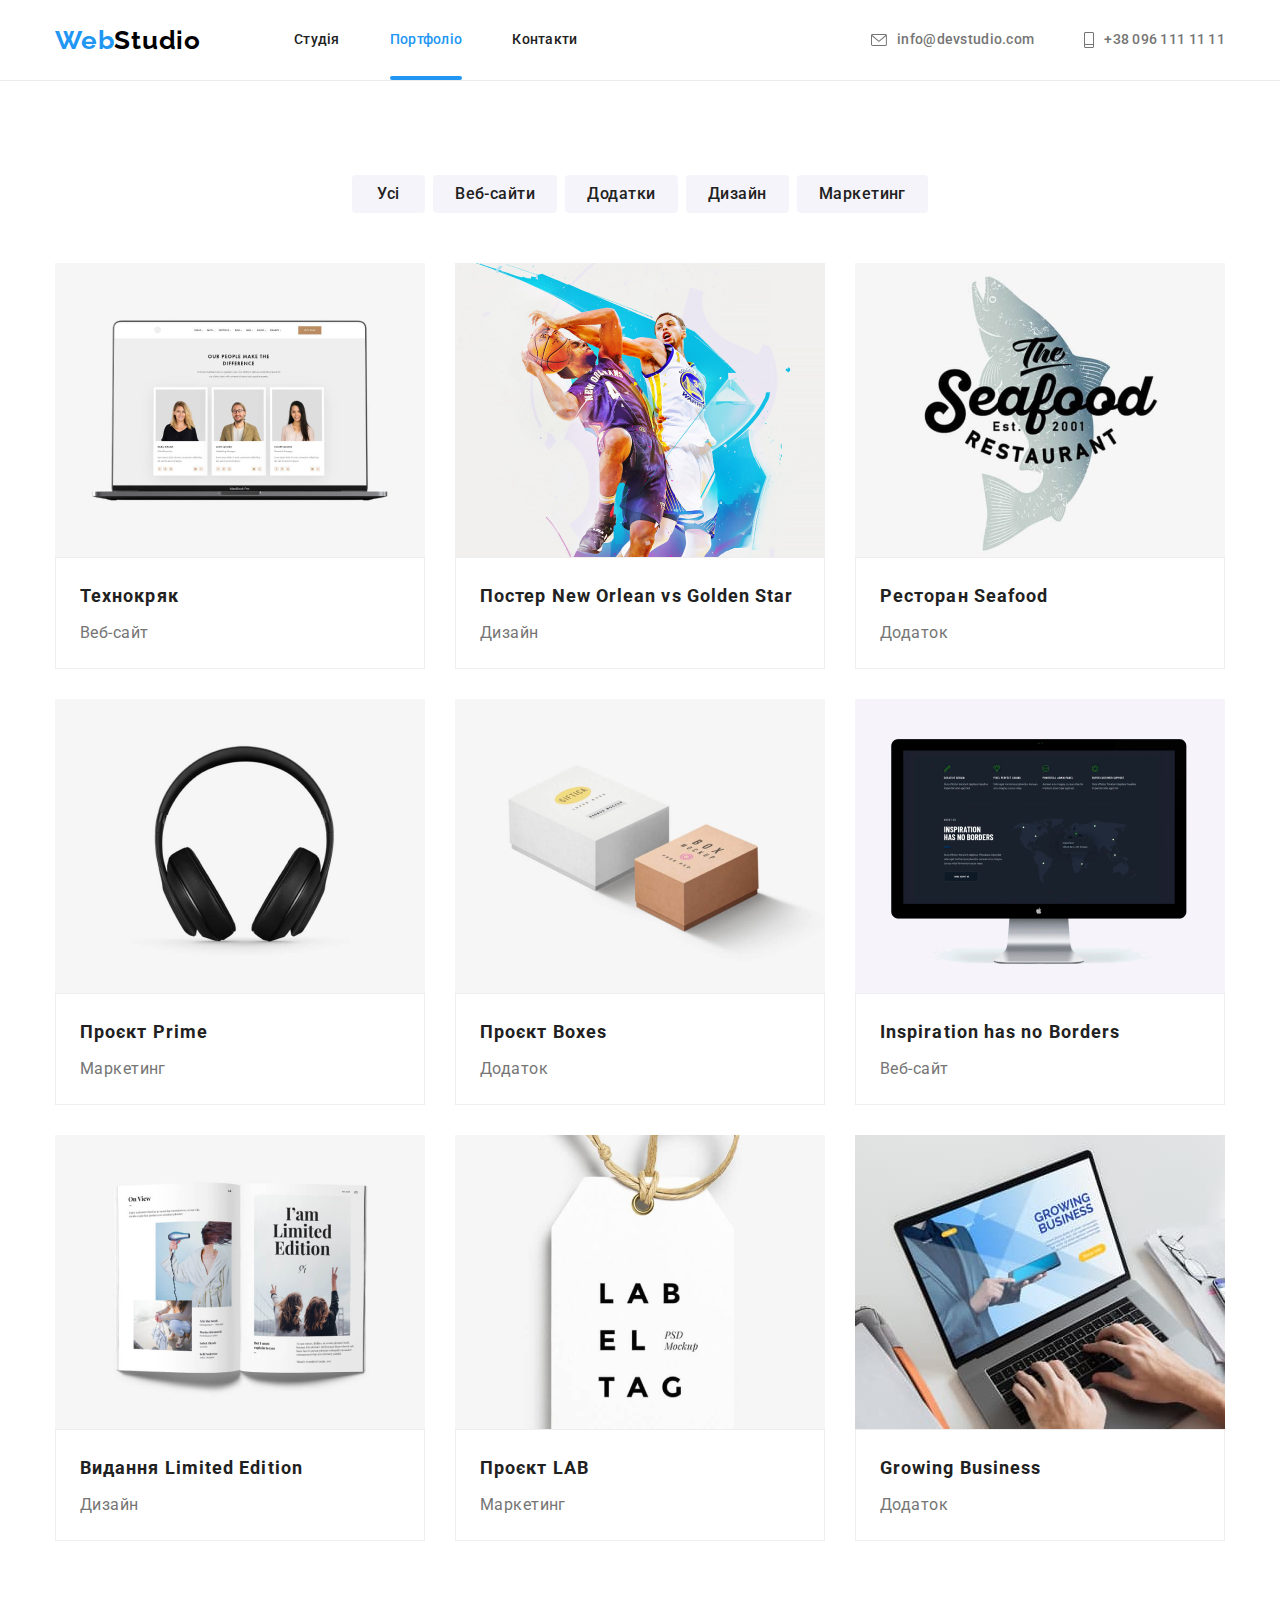
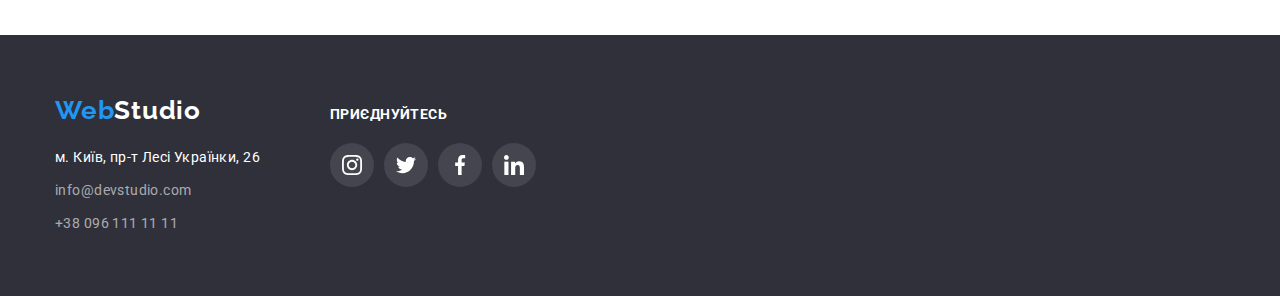
==== portfolio.html @ 123e8e47 "Створює новий репозиторій" ====
<!DOCTYPE html>
<html lang="uk">
  <head>
    <meta charset="UTF-8" />
    <meta http-equiv="X-UA-Compatible" content="IE=edge" />
    <meta name="viewport" content="width=device-width, initial-scale=1.0" />
    <title>Document</title>
    <link
      href="https://fonts.googleapis.com/css2?family=Raleway:wght@700&family=Roboto:wght@400;500;700;900&display=swap"
      rel="stylesheet"
    />
    <link
      rel="stylesheet"
      href="https://cdnjs.cloudflare.com/ajax/libs/modern-normalize/1.1.0/modern-normalize.min.css"
    />
    <link rel="stylesheet" href="./css/styles.css" />
  </head>
  <body>
    <!-- NAVIGATION -->
    <header>
      <div class="header-container container">
        <a href="./index.html" class="logo">Web<span class="header-logo-studio">Studio</span> </a>
        <nav class="nav-menu">
          <ul class="nav-list">
            <li class="nav-list-item">
              <a class="nav-link" href="./index.html"> Студія</a>
            </li>
            <li class="nav-list-item">
              <a class="current" href="./portfolio.html">Портфоліо</a>
            </li>
            <li class="nav-list-item">
              <a href="#">Контакти</a>
            </li>
          </ul>
        </nav>
        <ul class="contact-menu">
          <li class="contact-menu-item">
            <a class="contact-link mail" href="mailto:info@devstudio.com">
              <svg class="contact-icon" width="16" height="12">
                <use class="envelope" href="./images/symbol-defs.svg#icon-envelope"></use>
              </svg>
              info@devstudio.com</a
            >
          </li>
          <li class="contact-menu-item">
            <a class="contact-link" href="tel:+380961111111">
              <svg class="contact-icon" width="10" height="16">
                <use class="phone" href="./images/symbol-defs.svg#icon-phone"></use>
              </svg>
              +38 096 111 11 11</a
            >
          </li>
        </ul>
      </div>
    </header>

    <!-- ФІЛЬТР ПОРТФОЛІО  -->
    <main>
      <section class="filter section">
        <h1 class="visually-hidden">Портфоліо</h1>
        <!-- ПАРАМЕТРИ ФІЛЬТРА -->
        <div class="container">
          <ul class="filter-list">
            <li class="filter-list-item">
              <button class="filter-btn btn" type="button">Усі</button>
            </li>
            <li class="filter-list-item">
              <button class="filter-btn btn" type="button">Веб-сайти</button>
            </li>
            <li class="filter-list-item">
              <button class="filter-btn btn" type="button">Додатки</button>
            </li>
            <li class="filter-list-item">
              <button class="filter-btn btn" type="button">Дизайн</button>
            </li>
            <li class="filter-list-item">
              <button class="filter-btn btn" type="button">Маркетинг</button>
            </li>
          </ul>
          <!-- ПРКЛАДИ РОБІТ -->
          <ul class="works-list">
            <li class="works-list-item">
              <a class="works-list-link" href="#">
                <div class="works-list-image">
                  <img
                    class="works-list-image"
                    src="./images/portfolio/img1.jpg"
                    alt="Веб-сайт на ноутбуці"
                    width="370"
                  />
                  <p class="works-list-overlay-text">
                    Ресурс пропонує комплексні пропозиції з різним рівнем функціоналу та сервісів.
                    Все це дозволить відвідувачу отримати вичерпні відомості про компанію чи
                    приватну особу.
                  </p>
                </div>
                <div class="title-container">
                  <h2>Технокряк</h2>
                  <p class="desctiption">Веб-сайт</p>
                </div>
              </a>
            </li>
            <li class="works-list-item">
              <a class="works-list-link" href="#">
                <div class="works-list-image">
                  <img
                    src="./images/portfolio/img2.jpg"
                    alt="Графічне зображення баскетболістів"
                    width="370"
                  />
                  <p class="works-list-overlay-text">
                    Ресурс пропонує комплексні пропозиції з різним рівнем функціоналу та сервісів.
                    Все це дозволить відвідувачу отримати вичерпні відомості про компанію чи
                    приватну особу.
                  </p>
                </div>
                <div class="title-container">
                  <h2>Постер New Orlean vs Golden Star</h2>
                  <p class="desctiption">Дизайн</p>
                </div>
              </a>
            </li>
            <li class="works-list-item">
              <a class="works-list-link" href="#">
                <div class="works-list-image">
                  <img src="./images/portfolio/img3.jpg" alt="Логотип ресторану" width="370" />
                  <p class="works-list-overlay-text">
                    Ресурс пропонує комплексні пропозиції з різним рівнем функціоналу та сервісів.
                    Все це дозволить відвідувачу отримати вичерпні відомості про компанію чи
                    приватну особу.
                  </p>
                </div>
                <div class="title-container">
                  <h2>Ресторан Seafood</h2>
                  <p class="desctiption">Додаток</p>
                </div>
              </a>
            </li>
            <li class="works-list-item">
              <a class="works-list-link" href="#">
                <div class="works-list-image">
                  <img src="./images/portfolio/img4.jpg" alt="Навушники" width="370" />
                  <p class="works-list-overlay-text">
                    Ресурс пропонує комплексні пропозиції з різним рівнем функціоналу та сервісів.
                    Все це дозволить відвідувачу отримати вичерпні відомості про компанію чи
                    приватну особу.
                  </p>
                </div>
                <div class="title-container">
                  <h2>Проєкт Prime</h2>
                  <p class="desctiption">Маркетинг</p>
                </div>
              </a>
            </li>
            <li class="works-list-item">
              <a class="works-list-link" href="#">
                <div class="works-list-image">
                  <img src="./images/portfolio/img5.jpg" alt="Дизайни коробок" width="370" />
                  <p class="works-list-overlay-text">
                    Ресурс пропонує комплексні пропозиції з різним рівнем функціоналу та сервісів.
                    Все це дозволить відвідувачу отримати вичерпні відомості про компанію чи
                    приватну особу.
                  </p>
                </div>
                <div class="title-container">
                  <h2>Проєкт Boxes</h2>
                  <p class="desctiption">Додаток</p>
                </div>
              </a>
            </li>
            <li class="works-list-item">
              <a class="works-list-link" href="#">
                <div class="works-list-image">
                  <img src="./images/portfolio/img6.jpg" alt="Вебсайт на моніторі" width="370" />
                  <p class="works-list-overlay-text">
                    Ресурс пропонує комплексні пропозиції з різним рівнем функціоналу та сервісів.
                    Все це дозволить відвідувачу отримати вичерпні відомості про компанію чи
                    приватну особу.
                  </p>
                </div>
                <div class="title-container">
                  <h2>Inspiration has no Borders</h2>
                  <p class="desctiption">Веб-сайт</p>
                </div>
              </a>
            </li>
            <li class="works-list-item">
              <a class="works-list-link" href="#">
                <div class="works-list-image">
                  <img src="./images/portfolio/img7.jpg" alt="Книжка" width="370" />
                  <p class="works-list-overlay-text">
                    Ресурс пропонує комплексні пропозиції з різним рівнем функціоналу та сервісів.
                    Все це дозволить відвідувачу отримати вичерпні відомості про компанію чи
                    приватну особу.
                  </p>
                </div>
                <div class="title-container">
                  <h2>Видання Limited Edition</h2>
                  <p class="desctiption">Дизайн</p>
                </div>
              </a>
            </li>
            <li class="works-list-item">
              <a class="works-list-link" href="#">
                <div class="works-list-image">
                  <img src="./images/portfolio/img8.jpg" alt="Логотип компанії" width="370" />
                  <p class="works-list-overlay-text">
                    Ресурс пропонує комплексні пропозиції з різним рівнем функціоналу та сервісів.
                    Все це дозволить відвідувачу отримати вичерпні відомості про компанію чи
                    приватну особу.
                  </p>
                </div>
                <div class="title-container">
                  <h2>Проєкт LAB</h2>
                  <p class="desctiption">Маркетинг</p>
                </div>
              </a>
            </li>
            <li class="works-list-item">
              <a class="works-list-link" href="#">
                <div class="works-list-image">
                  <img src="./images/portfolio/img9.jpg" alt="Зображення сайту" width="370" />
                  <p class="works-list-overlay-text">
                    Ресурс пропонує комплексні пропозиції з різним рівнем функціоналу та сервісів.
                    Все це дозволить відвідувачу отримати вичерпні відомості про компанію чи
                    приватну особу.
                  </p>
                </div>
                <div class="title-container">
                  <h2>Growing Business</h2>
                  <p class="desctiption">Додаток</p>
                </div>
              </a>
            </li>
          </ul>
        </div>
      </section>
    </main>

    <!-- FOOTER -->
    <footer>
      <div class="container footer">
        <div class="address">
          <a href="./index.html" class="logo">
            Web<span class="footer-logo-studio">Studio</span>
          </a>
          <address>
            <ul class="address-list">
              <li class="address-list-item">
                <a
                  class="map-link"
                  href="https://goo.gl/maps/xNYMieT5mnS4n3E98"
                  target="_blank"
                  rel="noopener nofollow noreferrer"
                  >м. Київ, пр-т Лесі Українки, 26</a
                >
              </li>
              <li class="address-list-item">
                <a href="mailto:info@devstudio.com">info@devstudio.com</a>
              </li>
              <li class="address-list-item"><a href="tel:+380961111111">+38 096 111 11 11</a></li>
            </ul>
          </address>
        </div>
        <div class="footer-social">
          <p class="footer-social-title">приєднуйтесь</p>
          <ul class="footer-social-list">
            <li class="footer-social-item">
              <a class="footer-social-link" href="">
                <svg class="footer-social-icon" width="20" height="20">
                  <use href="./images/symbol-defs.svg#icon-instagram"></use>
                </svg>
              </a>
            </li>
            <li class="footer-social-item">
              <a class="footer-social-link" href="">
                <svg class="footer-social-icon" width="20" height="20">
                  <use href="./images/symbol-defs.svg#icon-twitter"></use>
                </svg>
              </a>
            </li>
            <li class="footer-social-item">
              <a class="footer-social-link" href="">
                <svg class="footer-social-icon" width="20" height="20">
                  <use href="./images/symbol-defs.svg#icon-facebook"></use>
                </svg>
              </a>
            </li>
            <li class="footer-social-item">
              <a class="footer-social-link" href="">
                <svg class="footer-social-icon" width="20" height="20">
                  <use href="./images/symbol-defs.svg#icon-linkedin"></use>
                </svg>
              </a>
            </li>
          </ul>
        </div>
      </div>
    </footer>
  </body>
</html>
---- css/styles.css ----
:root {
  --title-black-color: #212121;
  --text-color: #757575;
  --blue-color: #2196f3;
  --white-color: #ffffff;
  --background-white: #ffffff;
  --background-gray: #f5f4fa;
  --footer-color: #2f303a;
  --address-color: rgba(255, 255, 255, 0.6);
  --outline: 0px solid tomato;
  --logo-black-color: #000000;
  --hover-hero-btn-color: #188ce8;
  --social-icon-color: #afb1b8;
  --background-social-footer-color: #ffffff1a;
  --overlay-background-works-color: rgba(47, 48, 58, 0.8);
  --overlay-background-portfolio-color: rgba(33, 150, 243, 0.9);
  --backdrop-color: #00000033;
  --cubic: cubic-bezier(0.4, 0, 0.2, 1);

  --s: #eeeeee;

  --ss: #ececec;
}

/* ЗАГАЛЬНІ ПРАВИЛА */

/* html {
  box-sizing: border-box;
} */
/* *,
*::before,
*::after {
  box-sizing: border-box;
} */

a {
  text-decoration: none;
  color: var(--title-black-color);
  margin: 0;
}
p {
  margin: 0;
}

ul {
  list-style-type: none;
  padding: 0;
  margin: 0;
}

body {
  font-family: roboto, sans-serif;
  font-size: 14px;
  letter-spacing: 0.03em;

  color: var(--text-color);
  background-color: var(--background-white);
}
button {
  display: block;
  font-family: roboto, sans-serif;
  cursor: pointer;
  border: none;
  border-radius: 4px;
}
h1,
h2,
h3,
h4,
h5,
h6 {
  color: var(--title-black-color);
  margin: 0;
  font-weight: 700;
}

h2 {
  font-size: 36px;
  line-height: 1.17;
  margin-bottom: 50px;
}
img {
  display: block;
  max-width: 100%;
  height: auto;
}

.visually-hidden {
  position: absolute;
  width: 1px;
  height: 1px;
  margin: -1px;
  border: 0;
  padding: 0;

  white-space: nowrap;
  clip-path: inset(100%);
  clip: rect(0 0 0 0);
  overflow: hidden;
}

.container {
  /* ------------------- */
  width: 1200px;
  padding-left: 15px;
  padding-right: 15px;
  margin-left: auto;
  margin-right: auto;

  outline: var(--outline);
}
.outline {
  outline: var(--outline);
}

/** =================================HEADER================================== */
header {
  border-bottom: 1px solid #ececec;
}
.logo {
  font-family: Raleway, sans-serif;
  font-weight: 700;
  font-size: 26px;
  line-height: 1.19;
  /* identical to box height */
  letter-spacing: 0.03em;
  color: var(--blue-color);
}
.header-logo-studio {
  color: var(--logo-black-color);
}

.nav-list-item a {
  display: block;
  padding-top: 32px;
  padding-bottom: 32px;
}
.nav-list-item {
  font-weight: 500;
  font-size: 14px;
  line-height: 1.14;
  letter-spacing: 0.02em;
}
.nav-list-item:not(:first-child) {
  margin-left: 50px;
}

.contact-menu a {
  color: var(--text-color);

  transition-property: color;
  transition-duration: 250ms;
  transition-timing-function: var(--cubic);
}
.contact-menu {
  margin-left: auto;

  font-weight: 500;
  font-size: 14px;
  line-height: 1.14;
  letter-spacing: 0.02em;
}

.nav-menu a {
  transition-property: color;
  transition-duration: 250ms;
  transition-timing-function: var(--cubic);
}
.address-list a {
  transition-property: color;
  transition-duration: 250ms;
  transition-timing-function: var(--cubic);
}
.nav-menu a:hover,
.nav-menu a:focus,
.contact-menu a:hover,
.contact-menu a:focus,
.address-list a:hover,
.address-list a:focus {
  color: var(--blue-color);
}

.current {
  position: relative;
  color: var(--blue-color);
}
.current::after {
  position: absolute;
  bottom: 0%;

  content: '';
  display: block;
  width: 100%;
  height: 4px;
  background-color: var(--blue-color);
  border-radius: 2px;
}
.contact-menu,
.nav-list {
  display: flex;
}

.nav-menu {
  display: flex;
  margin-left: 93px;
}
.contact-menu-item:not(:last-child) {
  margin-right: 50px;
}

.header-container,
.contact-link {
  display: flex;
  align-items: center;
}
.contact-icon {
  fill: var(--text-color);
  margin-right: 10px;
}

.contact-icon {
  fill: currentColor;
}

/** ====================================HERO=================================== */
.hero-title {
  width: 696px;
  margin-left: auto;
  margin-right: auto;

  font-weight: 900;
  font-size: 44px;
  line-height: 1.36;
  letter-spacing: 0.06em;
  text-transform: uppercase;
  text-align: center;

  color: var(--white-color);
}

.hero {
  display: block;
  margin-left: auto;
  margin-right: auto;
  max-width: 1600px;
  height: 600px;
  padding-bottom: 200px;
  padding-top: 200px;

  background-image: linear-gradient(to right, rgba(47, 48, 58, 0.4), rgba(47, 48, 58, 0.4)),
    url(../images/hero.jpg);
  background-repeat: no-repeat;
  background-position: center;
  background-color: var(--footer-color);
  background-size: cover;
}
.hero-btn {
  min-width: 216px;
  padding: 10px 32px;
  font-weight: 700;
  font-size: 16px;
  line-height: 1.875;
  letter-spacing: 0.06em;

  color: var(--white-color);
  background-color: var(--blue-color);
  margin-top: 30px;
  margin-left: auto;
  margin-right: auto;

  transition-property: background-color;
  transition-duration: 250ms;
  transition-timing-function: var(--cubic);
}
.hero-btn:hover,
.hero-btn:focus {
  background-color: var(--hover-hero-btn-color);
}
.btn {
  display: block;
  border-radius: 4px;
  border: none;
  cursor: pointer;
}

/** ====================================FEATURES=============================*/
.features-list {
  display: flex;
}
.features-list-item {
  display: block;
  width: calc((100% - 30 * 3) / 4);
  align-items: flex-start;
}
.features-list-item:not(:last-child) {
  margin-right: 30px;
}
.features-list-item .title {
  text-transform: uppercase;
  font-size: 14px;
  line-height: 1.17;

  margin-bottom: 10px;
}
.features-list-item .text {
  font-size: 14px;
  line-height: 24px;
  /* or 171% */
  margin: 0;
  letter-spacing: 0.03em;

  color: var(--text-color);
}
.section {
  padding: 94px 0;
}
.background {
  display: flex;
  width: 270px;
  height: 120px;
  background-color: var(--background-gray);
  border-radius: 4px;
  margin-bottom: 30px;

  justify-content: center;
  align-items: center;
}

/** =================================OUR-WORKS=============================== */
.our-works {
  padding-top: 0;
}
.our-works.title {
  text-align: center;
}
.our-works-list {
  display: flex;
  justify-content: center;
  gap: 30px;
}

.list-item:not(:last-child) {
  margin-right: 30px;
}
.our-works-item {
  position: relative;
  display: block;
}
.overlay-text {
  position: absolute;
  bottom: 0;

  display: flex;
  align-items: center;
  justify-content: center;
  width: 370px;
  height: 70px;
  background-color: var(--overlay-background-works-color);

  outline: var(--outline);

  font-weight: 700;
  line-height: 1.14;
  text-align: center;

  text-transform: uppercase;
  color: var(--white-color);
}
/** ====================================TEAM==================================== */
section.team {
  background-color: var(--background-gray);
}
.team.title {
  text-align: center;
}
.team-list {
  display: flex;
}
.team-list-item {
  background: var(--background-white);
  /* material shadow v1 */

  box-shadow: 0px 1px 3px rgba(0, 0, 0, 0.12), 0px 1px 1px rgba(0, 0, 0, 0.14),
    0px 2px 1px rgba(0, 0, 0, 0.2);
  border-radius: 0px 0px 4px 4px;
}

.team-list-item:not(:last-child) {
  margin-right: 30px;
}
.card-title {
  font-weight: 500;
  font-size: 16px;
  line-height: 1.17;
  letter-spacing: 0.06em;
  margin-bottom: 10px;
}
.card-text {
  font-size: 16px;
  line-height: 1.19;
  color: var(--text-color);
}
.card-text-container {
  padding-top: 30px;
  text-align: center;
  padding-bottom: 30px;
}

.social-media-list {
  display: flex;
  justify-content: center;
  margin-top: 16px;
  gap: 10px;
}
.social-media-item {
  width: 44px;
  height: 44px;
}

.social-link {
  display: flex;
  justify-content: center;
  align-items: center;
  width: inherit;
  height: inherit;
  border-radius: 50%;
  fill: var(--social-icon-color);

  transition-property: background-color, fill;
  transition-duration: 250ms;
  transition-timing-function: var(--cubic);
}
.social-link:hover,
.social-link:focus {
  background-color: var(--blue-color);
  fill: var(--white-color);
}

/** ==================================REGULAR CUSTOMERS========================= */
.customers-title {
  text-align: center;
}
.customers-list {
  display: flex;
  justify-content: space-between;
}

.customers-list-item {
  width: 170px;
  height: 92px;
  cursor: pointer;
}
.customers-link {
  display: flex;
  justify-content: center;
  align-items: center;
  width: 100%;
  height: 100%;
  border: 1px solid var(--social-icon-color);
  border-radius: 4px;
  fill: var(--social-icon-color);

  transition-property: fill, border;
  transition-duration: 250ms;
  transition-timing-function: var(--cubic);
}

.customers-link:hover,
.customers-link:focus {
  fill: var(--blue-color);
  border: var(--blue-color) solid 1px;
  outline: inherit;
}

/** ========================================FOOTER================================== */
footer {
  background-color: var(--footer-color);
  padding: 60px 0;
}
address a {
  font-style: normal;
  color: var(--address-color);
}
.address-list-item:not(:last-child) {
  margin-bottom: 9px;
}

.map-link {
  color: #ffffff;
}
.address-list-item {
  line-height: 1.71;
}
footer .logo {
  display: inline-block;
  margin-bottom: 20px;
}
.footer-logo-studio {
  color: var(--white-color);
}

.footer-social-title {
  margin-bottom: 20px;
  font-weight: 700;
  line-height: 1.14;
  text-transform: uppercase;
  color: var(--background-white);
}
.container.footer {
  display: flex;
  align-items: baseline;
}
.footer-social {
  width: 206px;
  height: 80px;
  margin-left: 70px;
}
.footer-social-list {
  display: flex;
  gap: 10px;
}
.footer-social-link {
  display: flex;
  justify-content: center;
  align-items: center;
  width: 44px;
  height: 44px;

  background-color: var(--background-social-footer-color);
  border-radius: 50%;

  cursor: pointer;

  transition-property: background-color;
  transition-duration: 250ms;
  transition-timing-function: var(--cubic);
}
.footer-social-link:hover,
.footer-social-link:focus {
  background-color: var(--blue-color);
}

.footer-social-icon {
  display: block;
  fill: var(--background-white);
}

/**===================MODAL WINDOW========================  */
.backdrop {
  position: fixed;
  width: 100%;
  height: 100%;
  top: 0;
  opacity: 1;

  background-color: var(--backdrop-color);

  transition-property: opacity, visibility;
  transition-duration: 250ms;
  transition-timing-function: var(--cubic);
}
.backdrop.is-hidden {
  opacity: 0;
  pointer-events: none;
  visibility: hidden;
}
.modal {
  position: absolute;
  top: 50%;
  left: 50%;
  padding: 40px;

  width: 528px;
  height: 581px;
  border-radius: 4px;
  background-color: var(--background-white);
  box-shadow: 0px 1px 3px rgba(0, 0, 0, 0.12), 0px 1px 1px rgba(0, 0, 0, 0.14),
    0px 2px 1px rgba(0, 0, 0, 0.2);

  transform: translate(-50%, -50%) scale(1);

  transition-property: transform border-radius;
  transition-duration: 250ms;
  transition-timing-function: var(--cubic);
}
.backdrop.is-hidden .modal {
  transform: translate(-50%, -50%) scale(1.5);
  border-radius: 100%;
}

.modal-close {
  position: absolute;
  top: 8px;
  right: 8px;

  width: 30px;
  height: 30px;
  background: var(--white-color);
  border: 1px solid rgba(0, 0, 0, 0.1);
  border-radius: 50%;
}

.modal-icon {
  position: absolute;
  top: 50%;
  left: 50%;
  transform: translate(-50%, -50%);

  width: 11px;
  outline: var(--outline);
}

.call {
  font-weight: 700;
  font-size: 20px;
  line-height: 1.15;
  text-align: center;

  color: var(--title-black-color);

  margin-bottom: 30px;
}

.label {
  font-size: 12px;
  line-height: 1.16;
  letter-spacing: 0.01em;

  color: var(--text-color);
}

.input-form {
  display: block;
}

/** =====================PORTFOLIO=========PORTFOLIO=========PORTFOLIO=================== */
/** =======================================BUTTONS======================================= */
.filter-btn {
  display: inline-block;
  font-weight: 500;
  font-size: 16px;
  line-height: 1.62;
  text-align: center;
  letter-spacing: 0.03em;

  min-width: 73px;

  padding: 6px 22px;

  color: var(--title-black-color);
  background: var(--background-gray);

  transition-property: background-color, color, box-shadow;
  transition-duration: 250ms;
  transition-timing-function: var(--cubic);
}

.filter-btn:hover,
.filter-btn:focus {
  background-color: var(--blue-color);
  color: var(--white-color);
  box-shadow: 0px 3px 1px rgba(0, 0, 0, 0.1), 0px 1px 2px rgba(0, 0, 0, 0.08),
    0px 2px 2px rgba(0, 0, 0, 0.12);
}

.filter-list {
  display: flex;
  justify-content: center;
  margin-bottom: 50px;
}
.filter-list-item:not(:last-child) {
  margin-right: 8px;
}

.filter-list-item .filter .hidden {
  color: var(--title-black-color);
}
.works-list h2 {
  font-weight: 700;
  font-size: 18px;
  line-height: 2;
  letter-spacing: 0.06em;
  margin: 0 0 4px 0;

  color: var(--title-black-color);
}
.desctiption {
  font-size: 16px;
  line-height: 1.88;
  margin: 0;

  color: var(--text-color);
}

.works-list-image {
  position: relative;
  overflow: hidden;
}

.works-list-overlay-text {
  position: absolute;
  width: 100%;
  height: 100%;
  top: 100%;
  opacity: 0;

  font-size: 18px;
  line-height: 1.56;
  padding: 63px 24px;
  padding-left: 24px;
  padding-right: 24px;

  color: var(--white-color);

  background-color: var(--overlay-background-portfolio-color);

  transition-property: top, opacity;
  transition-duration: 250ms;
  transition-timing-function: var(--cubic);
}
.works-list-link:hover .works-list-overlay-text,
.works-list-link:focus .works-list-overlay-text {
  opacity: 1;
  top: 0;
}

.works-list {
  display: flex;
  flex-wrap: wrap;
}
.works-list-item {
  display: block;
}

.works-list-item:not(:nth-child(3n + 3)) {
  margin-right: 30px;
}
.works-list-item:not(:nth-last-child(-n + 3)) {
  margin-bottom: 30px;
}

.title-container {
  padding: 20px 24px;
  background: #ffffff;
  border: 1px solid #eeeeee;
  justify-content: space-between;
}

.works-list-link {
  display: block;
  transition-property: box-shadow;
  transition-duration: 250ms;
  transition-timing-function: var(--cubic);
}

.works-list-link:hover,
.works-list-link:focus {
  box-shadow: 0px 1px 1px rgba(0, 0, 0, 0.12), 0px 4px 4px rgba(0, 0, 0, 0.06),
    1px 4px 6px rgba(0, 0, 0, 0.16);
}
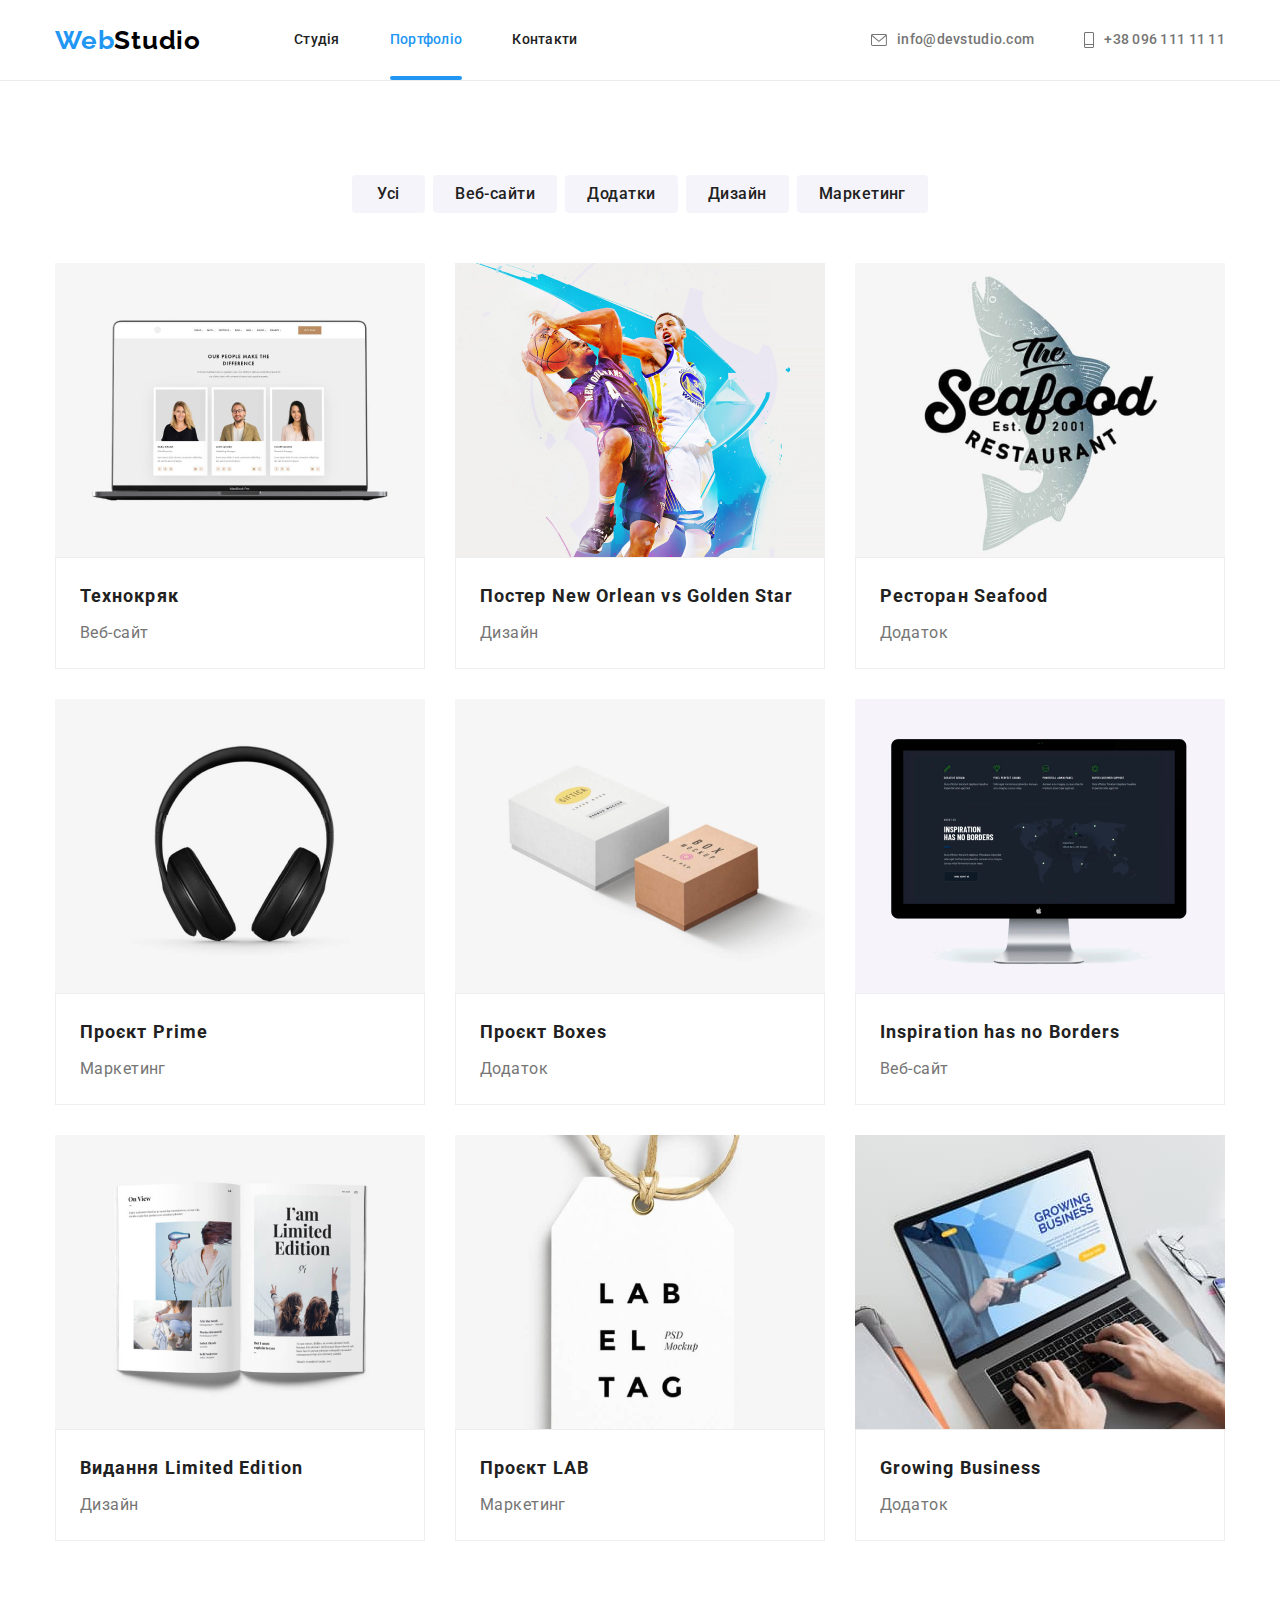
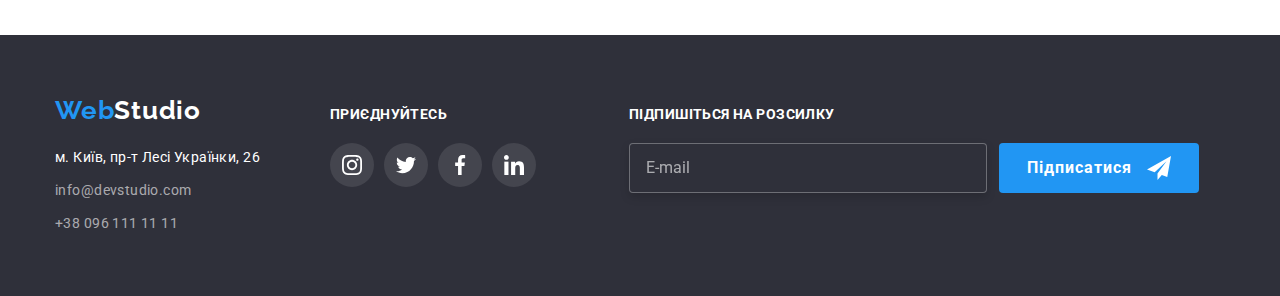
==== commit 34a8e203: "Виконує стилізацію форм" ====
--- a/portfolio.html
+++ b/portfolio.html
@@ -295,6 +295,19 @@
             </li>
           </ul>
         </div>
+
+        <div class="container-footer-form">
+          <p class="footer-form-call">Підпишіться на розсилку</p>
+          <form class="footer-form" action="">
+            <input class="footer-form-input" type="email" placeholder="E-mail" />
+            <button class="footer-form-btn" type="submit">
+              Підписатися
+              <svg class="footer-form-icon" width="24" height="24">
+                <use href="./images/symbol-defs.svg#icon-send"></use>
+              </svg>
+            </button>
+          </form>
+        </div>
       </div>
     </footer>
   </body>
--- a/css/styles.css
+++ b/css/styles.css
@@ -545,6 +545,69 @@
   fill: var(--background-white);
 }
 
+.container-footer-form {
+  margin-left: 93px;
+
+  outline: var(--outline);
+}
+
+.footer-form {
+  display: flex;
+}
+
+.footer-form-call {
+  margin-bottom: 20px;
+  font-weight: 700;
+  font-size: 14px;
+  line-height: 1.14;
+  text-transform: uppercase;
+
+  color: var(--white-color);
+}
+
+.footer-form-input {
+  width: 358px;
+  height: 50px;
+  padding: 15px 16px;
+
+  border: 1px solid rgba(255, 255, 255, 0.3);
+  filter: drop-shadow(0px 4px 4px rgba(0, 0, 0, 0.15));
+  border-radius: 4px;
+  background: var(--footer-color);
+  color: var(--white-color);
+}
+::placeholder {
+  font-size: 16px;
+  line-height: 1.25;
+  color: rgba(255, 255, 255, 0.6);
+}
+
+.footer-form-btn {
+  position: relative;
+  display: flex;
+  width: 200px;
+  height: 50px;
+  margin-left: 12px;
+  padding-left: 28px;
+  padding-right: 62px;
+
+  font-weight: 700;
+  font-size: 16px;
+  line-height: 1.88;
+
+  align-items: center;
+  letter-spacing: 0.06em;
+
+  color: var(--white-color);
+  background-color: var(--blue-color);
+}
+
+.footer-form-icon {
+  position: absolute;
+  right: 28px;
+  top: 13px;
+}
+
 /**===================MODAL WINDOW========================  */
 .backdrop {
   position: fixed;
@@ -610,6 +673,7 @@
   outline: var(--outline);
 }
 
+/**========================================FORM======================================  */
 .call {
   font-weight: 700;
   font-size: 20px;
@@ -618,19 +682,167 @@
 
   color: var(--title-black-color);
 
-  margin-bottom: 30px;
-}
-
-.label {
+  margin-bottom: 12px;
+}
+.form-field {
+  display: flex;
+  flex-direction: column;
+}
+.form-field:not(:nth-child(5)) {
+  margin-bottom: 10px;
+}
+.form-field-textarea {
+  margin-bottom: 20px;
+}
+
+.form-input {
+  width: 100%;
+  height: 40px;
+  border: 1px solid rgba(33, 33, 33, 0.2);
+  border-radius: 4px;
+
+  padding-left: 42px;
+
+  transition-property: border;
+  transition-duration: 250ms;
+  transition-timing-function: var(--cubic);
+}
+.textarea {
+  transition-property: border;
+  transition-duration: 250ms;
+  transition-timing-function: var(--cubic);
+}
+.form-input:focus,
+.textarea:focus {
+  outline: none;
+  border: 1px solid var(--blue-color);
+}
+
+.form-label {
+  display: block;
+  font-weight: 400;
   font-size: 12px;
   line-height: 1.16;
   letter-spacing: 0.01em;
 
   color: var(--text-color);
-}
-
-.input-form {
-  display: block;
+
+  margin-bottom: 4px;
+}
+
+.textarea {
+  resize: none;
+
+  width: 448px;
+  height: 120px;
+
+  border: 1px solid rgba(33, 33, 33, 0.2);
+  border-radius: 4px;
+}
+.container-input {
+  position: relative;
+}
+
+.container-icon {
+  position: absolute;
+  outline: var(--outline);
+  top: 0;
+
+  width: 42px;
+  height: 40px;
+}
+
+.form-icon {
+  position: absolute;
+  left: 50%;
+  top: 50%;
+
+  transform: translate(-50%, -50%);
+
+  transition-property: fill;
+  transition-duration: 250ms;
+  transition-timing-function: var(--cubic);
+}
+
+.form-input:focus-within + .container-icon svg {
+  fill: var(--blue-color);
+}
+.form-field-checkbox {
+  position: relative;
+}
+
+.checkbox {
+  display: block;
+  align-items: center;
+  margin-left: 37px;
+}
+
+.icon-checkbox {
+  position: absolute;
+  left: 12px;
+  top: 5px;
+  width: 16px;
+  height: 15px;
+
+  background-image: url(../images/check.svg);
+
+  transition-property: border;
+  transition-duration: 250ms;
+  transition-timing-function: var(--cubic);
+}
+.form-checkbox:checked + .icon-checkbox {
+  left: 12px;
+  top: 5px;
+  width: 16px;
+  height: 15px;
+  background-image: url(../images/checked.svg);
+}
+.form-checkbox:focus + .icon-checkbox {
+  background-origin: border-box;
+  border: 2px solid var(--blue-color);
+  border-radius: 2px;
+}
+
+.checkbox,
+.contract {
+  margin-bottom: 30px;
+  font-size: 14px;
+  line-height: 1.71;
+
+  color: var(--text-color);
+}
+.contract {
+  color: var(--blue-color);
+}
+
+.btn-senden {
+  width: 200px;
+  height: 50px;
+  margin-left: auto;
+  margin-right: auto;
+  font-weight: 700;
+  font-size: 16px;
+  line-height: 1.88;
+
+  text-align: center;
+  letter-spacing: 0.06em;
+
+  color: var(--white-color);
+
+  background-color: var(--blue-color);
+  box-shadow: 0px 1px 3px rgba(0, 0, 0, 0.12), 0px 1px 1px rgba(0, 0, 0, 0.14),
+    0px 2px 1px rgba(0, 0, 0, 0.2);
+  border-radius: 4px;
+
+  transition-property: background box-shadow;
+  transition-duration: 250ms;
+  transition-timing-function: var(--cubic);
+}
+
+.btn-senden:hover,
+.btn-senden:focus {
+  background: var(--hover-hero-btn-color);
+  box-shadow: 0px 4px 4px rgba(0, 0, 0, 0.15);
 }
 
 /** =====================PORTFOLIO=========PORTFOLIO=========PORTFOLIO=================== */
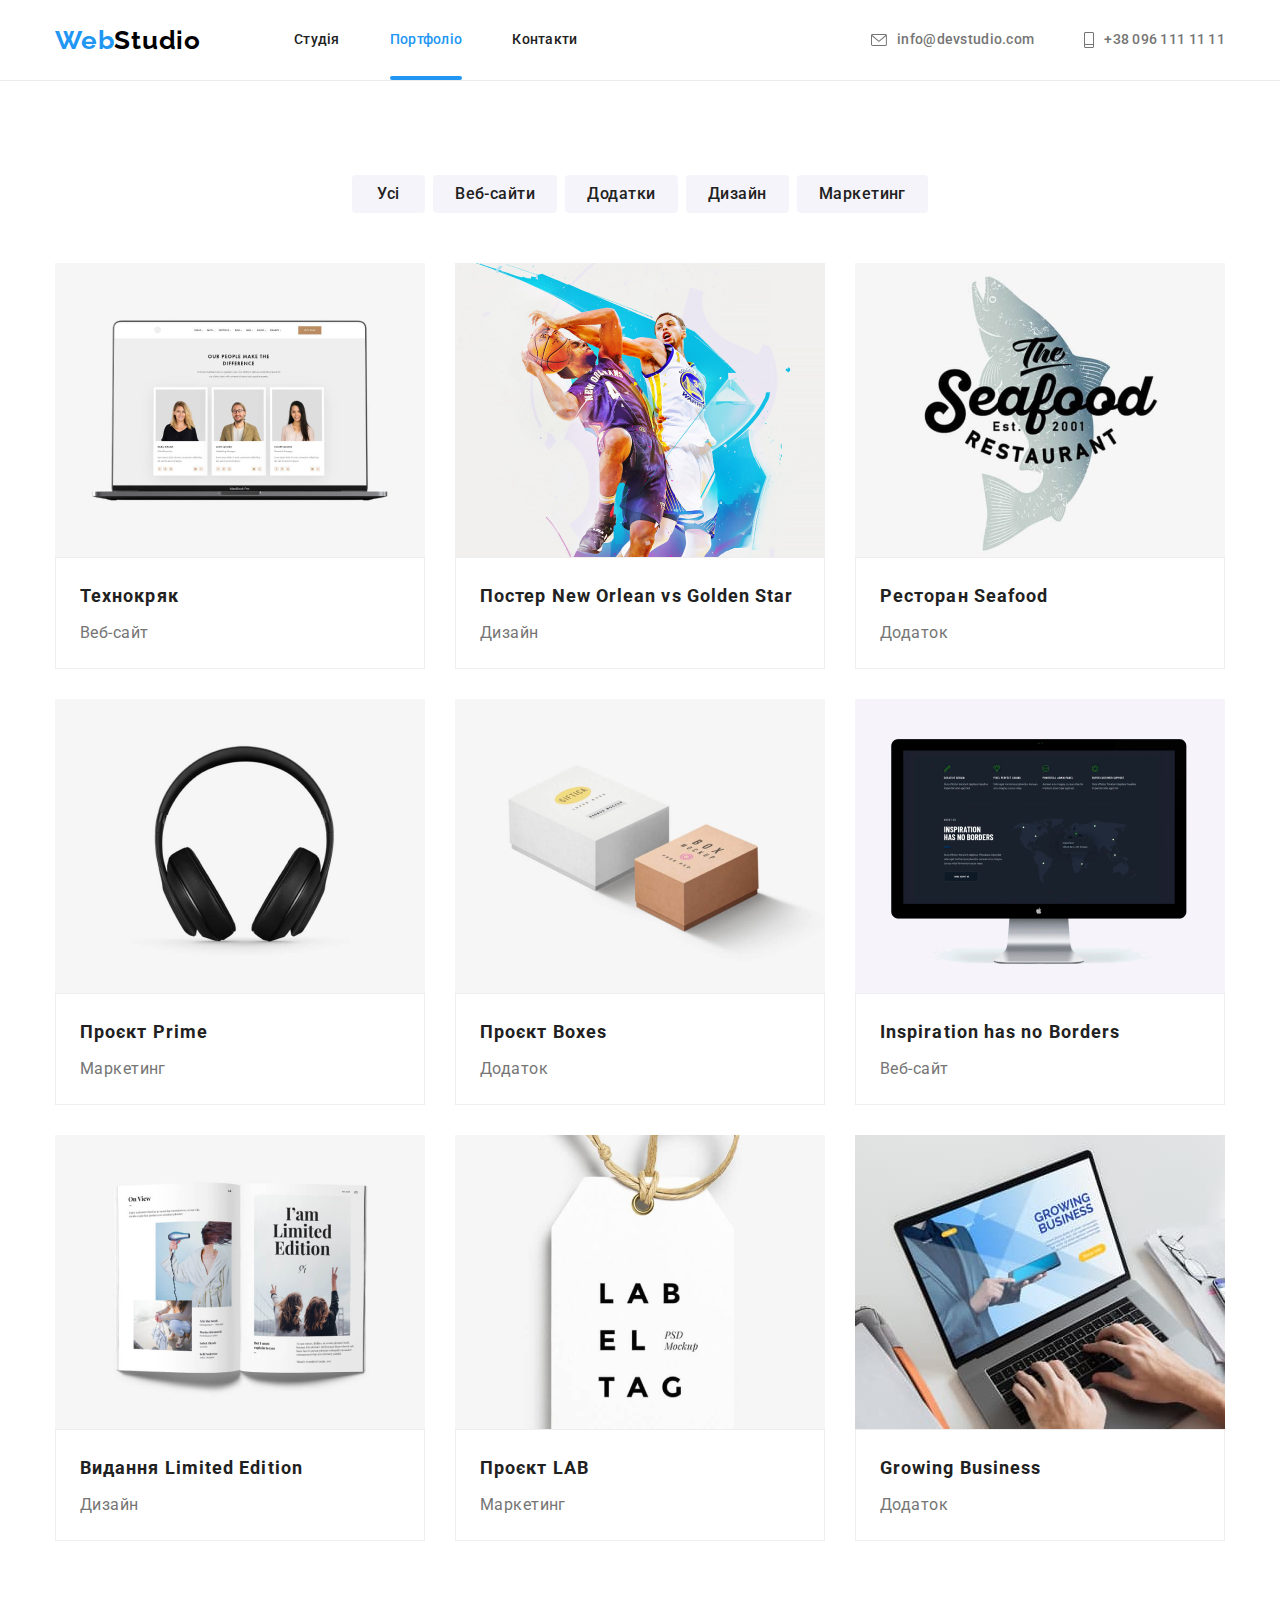
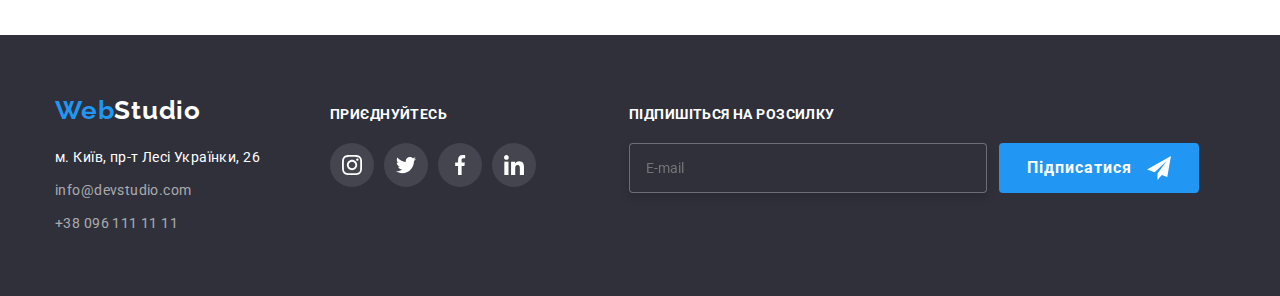
==== commit 709cc0c4: "Вностить поправки" ====
--- a/portfolio.html
+++ b/portfolio.html
@@ -298,8 +298,8 @@
 
         <div class="container-footer-form">
           <p class="footer-form-call">Підпишіться на розсилку</p>
-          <form class="footer-form" action="">
-            <input class="footer-form-input" type="email" placeholder="E-mail" />
+          <form class="footer-form">
+            <input class="footer-form-input" type="email" placeholder="E-mail" required />
             <button class="footer-form-btn" type="submit">
               Підписатися
               <svg class="footer-form-icon" width="24" height="24">
--- a/css/styles.css
+++ b/css/styles.css
@@ -576,7 +576,7 @@
   background: var(--footer-color);
   color: var(--white-color);
 }
-::placeholder {
+.textarea::placeholder {
   font-size: 16px;
   line-height: 1.25;
   color: rgba(255, 255, 255, 0.6);
@@ -661,6 +661,15 @@
   background: var(--white-color);
   border: 1px solid rgba(0, 0, 0, 0.1);
   border-radius: 50%;
+
+  transition-property: border;
+  transition-duration: 250ms;
+  transition-timing-function: var(--cubic);
+}
+.modal-close:hover,
+.modal-close:focus {
+  border: 1px solid var(--blue-color);
+  fill: var(--blue-color);
 }
 
 .modal-icon {
@@ -671,6 +680,9 @@
 
   width: 11px;
   outline: var(--outline);
+  transition-property: fill;
+  transition-duration: 250ms;
+  transition-timing-function: var(--cubic);
 }
 
 /**========================================FORM======================================  */
@@ -707,14 +719,10 @@
   transition-duration: 250ms;
   transition-timing-function: var(--cubic);
 }
-.textarea {
-  transition-property: border;
-  transition-duration: 250ms;
-  transition-timing-function: var(--cubic);
-}
+
 .form-input:focus,
 .textarea:focus {
-  outline: none;
+  outline: transparent;
   border: 1px solid var(--blue-color);
 }
 
@@ -732,49 +740,45 @@
 
 .textarea {
   resize: none;
-
-  width: 448px;
+  padding: 12px 16px;
+  width: 100%;
   height: 120px;
 
   border: 1px solid rgba(33, 33, 33, 0.2);
   border-radius: 4px;
+
+  transition-property: border;
+  transition-duration: 250ms;
+  transition-timing-function: var(--cubic);
 }
 .container-input {
   position: relative;
 }
 
-.container-icon {
-  position: absolute;
-  outline: var(--outline);
-  top: 0;
-
-  width: 42px;
-  height: 40px;
-}
-
 .form-icon {
   position: absolute;
-  left: 50%;
+  left: 12px;
   top: 50%;
 
-  transform: translate(-50%, -50%);
+  transform: translateY(-50%);
 
   transition-property: fill;
   transition-duration: 250ms;
   transition-timing-function: var(--cubic);
 }
 
-.form-input:focus-within + .container-icon svg {
+.form-input:focus-within + .form-icon {
   fill: var(--blue-color);
 }
 .form-field-checkbox {
   position: relative;
+  margin-bottom: 30px;
 }
 
 .checkbox {
-  display: block;
-  align-items: center;
-  margin-left: 37px;
+  display: flex;
+  justify-content: center;
+  gap: 8px;
 }
 
 .icon-checkbox {
@@ -805,7 +809,6 @@
 
 .checkbox,
 .contract {
-  margin-bottom: 30px;
   font-size: 14px;
   line-height: 1.71;
 
@@ -813,6 +816,7 @@
 }
 .contract {
   color: var(--blue-color);
+  text-decoration: underline;
 }
 
 .btn-senden {
